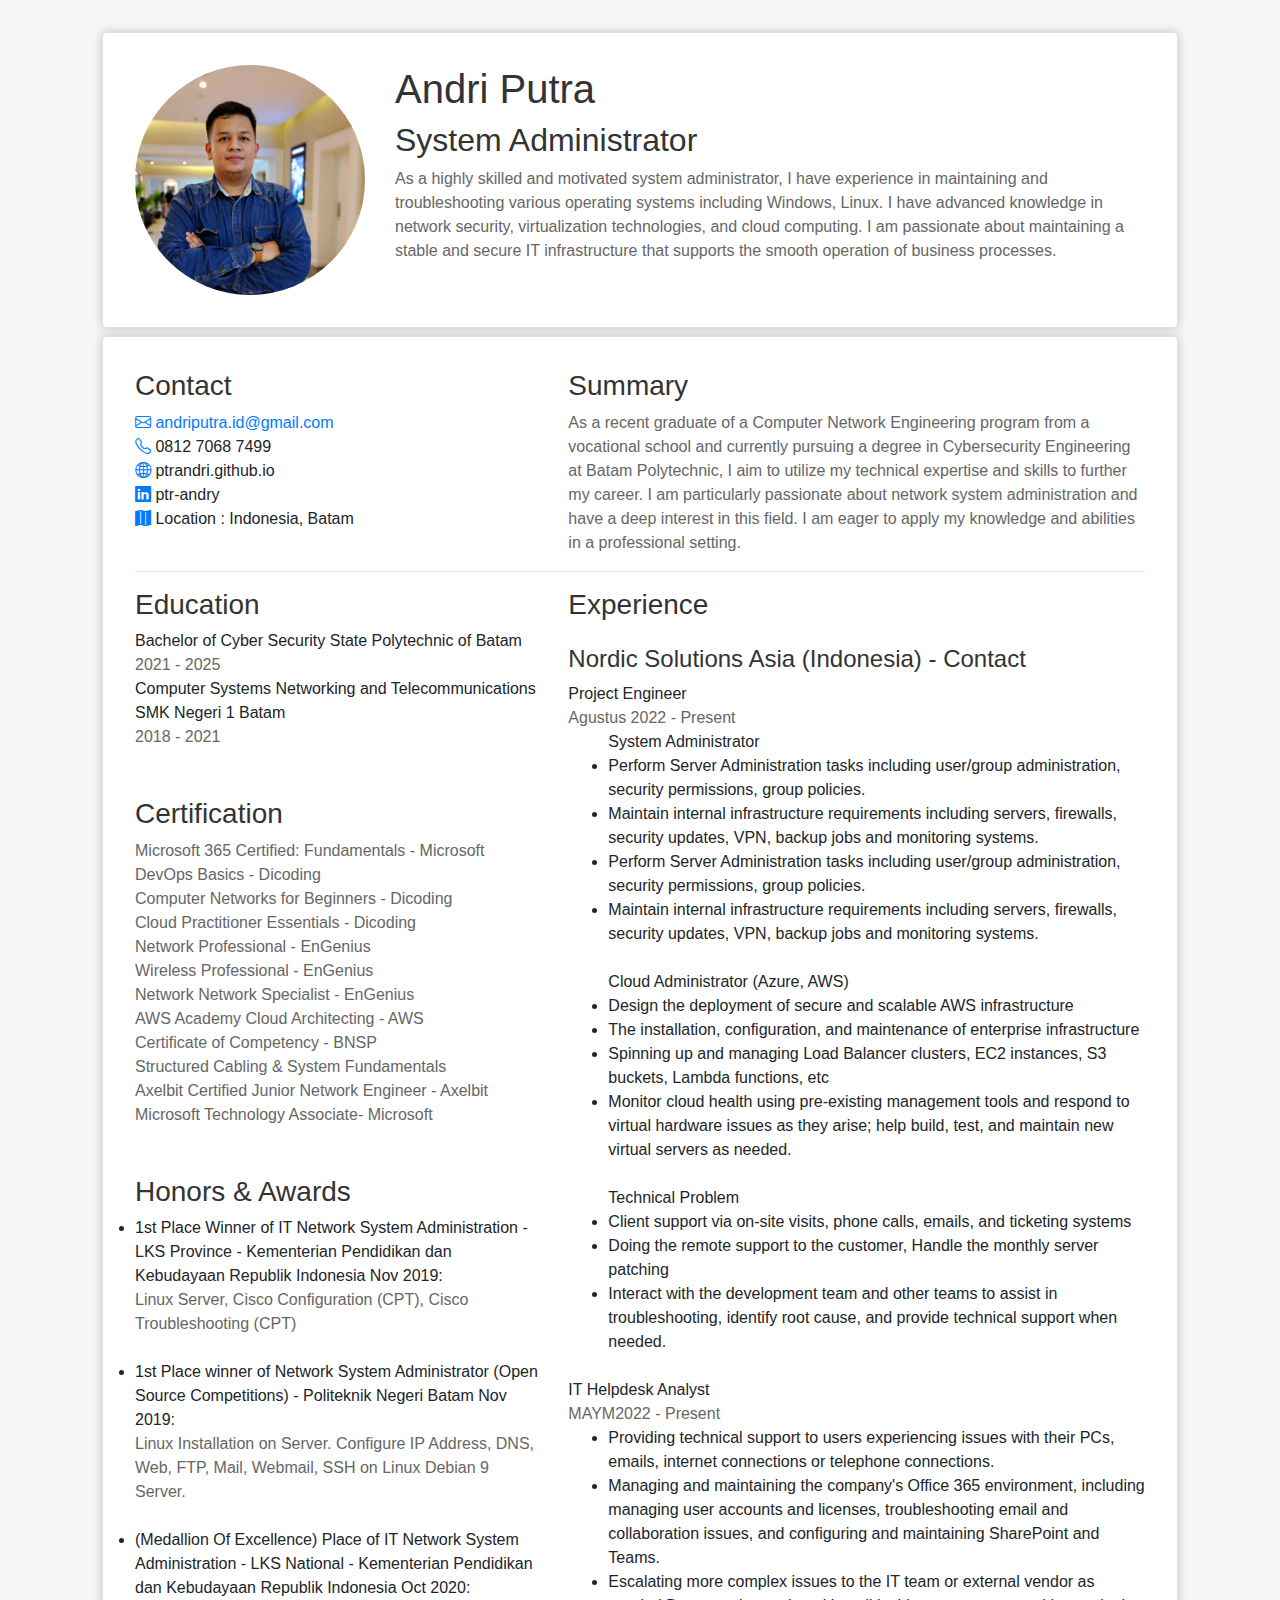
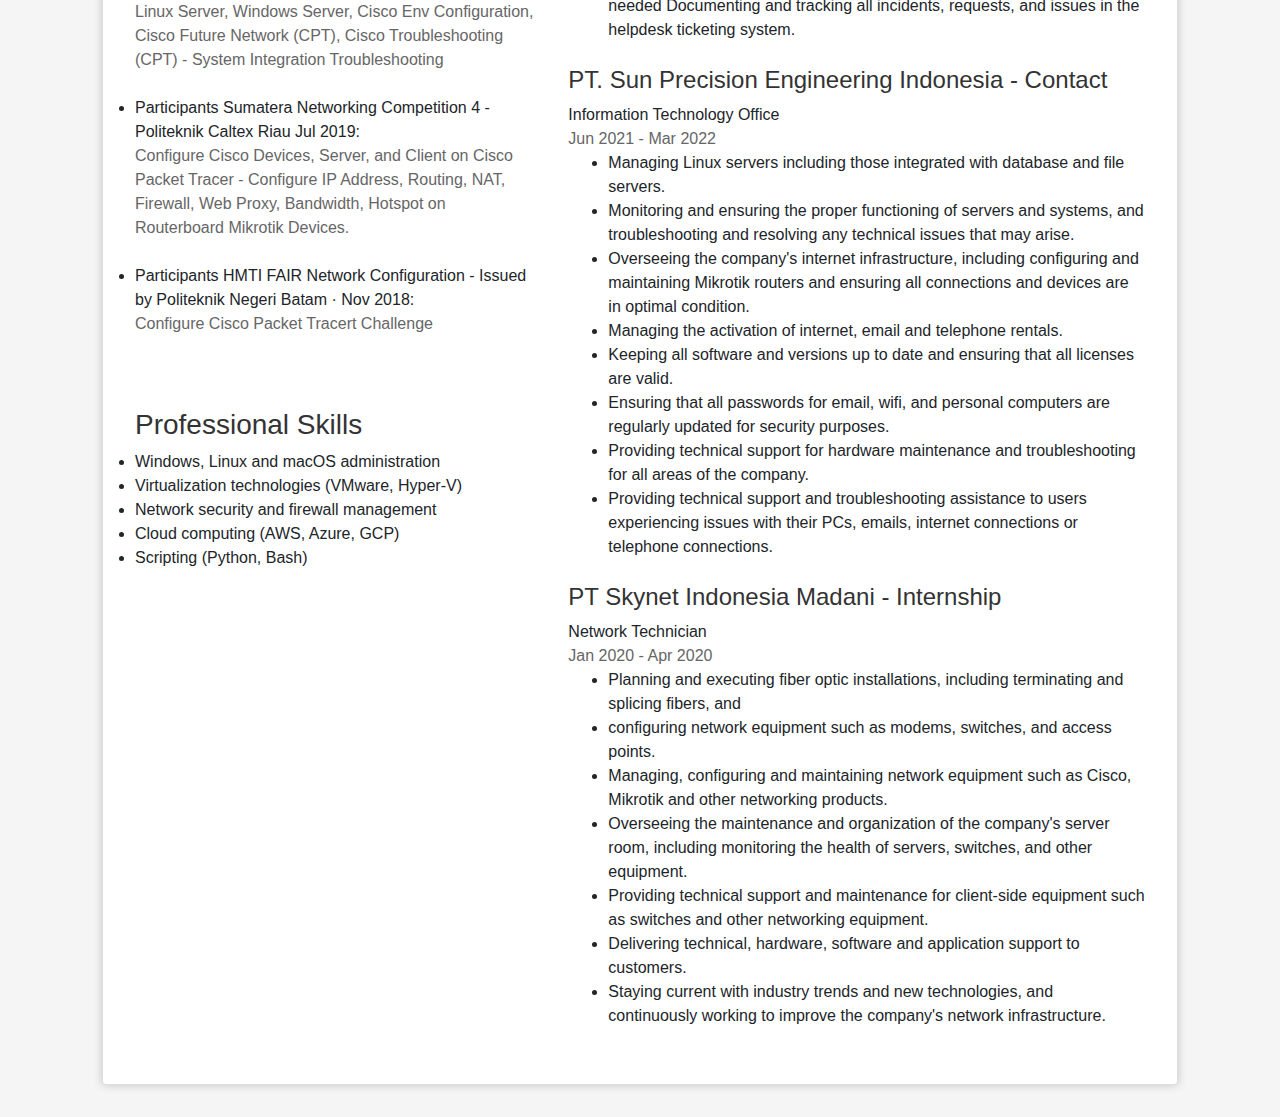
==== CV/index.html @ a38b2f26 "add new cv page" ====
<!DOCTYPE html>
<html lang="en">
  <head>
    <meta charset="UTF-8" />
    <meta name="viewport" content="width=device-width, initial-scale=1.0" />
    <title>Professional CV</title>
    <link
      rel="stylesheet"
      href="https://stackpath.bootstrapcdn.com/bootstrap/4.5.2/css/bootstrap.min.css"
      integrity="sha384-JcKb8q3iqJ61gNV9KGb8thSsNjpSL0n8PARn9HuZOnIxN0hoP+VmmDGMN5t9UJ0Z"
      crossorigin="anonymous"
    />
    <link rel="stylesheet" href="style.css" />
    <link rel="stylesheet" href="https://cdn.jsdelivr.net/npm/bootstrap-icons@1.3.0/font/bootstrap-icons.css" />
  </head>

  <body>
    <div class="container mb">
      <div class="card">
        <div class="row">
          <div class="col-md-3">
            <img src="image.jpg" class="img-fluid rounded-circle custom-photo-size" alt="Andri Putra" />
          </div>
          <div class="col-md-9">
            <h1>Andri Putra</h1>
            <h2>System Administrator</h2>
            <p>
              As a highly skilled and motivated system administrator, I have experience in maintaining and troubleshooting various operating systems including Windows, Linux. I have advanced knowledge
              in network security, virtualization technologies, and cloud computing. I am passionate about maintaining a stable and secure IT infrastructure that supports the smooth operation of
              business processes.
            </p>
          </div>
        </div>
      </div>

      <div class="card mt-2">
        <div class="row">
          <div class="col-md-5">
            <h3>Contact</h3>
            <a href="mailto:andriputra.id@gmail.com">
              <i class="bi bi-envelope"></i>
              <a href="mailto:andriputra.id@gmail.com" target="_blank" class="">andriputra.id@gmail.com</a>
            </a>
            <br />

            <a href="https://api.whatsapp.com/send?phone=6281270687499">
              <i class="bi bi-telephone"></i>
              <a>0812 7068 7499</a>
            </a>
            <br />

            <a href="https://ptrandri.github.io/">
              <i class="bi bi-globe2"></i>
              <a>ptrandri.github.io</a>
            </a>
            <br />

            <a href="https://www.linkedin.com/in/ptr-andry/">
              <i class="bi bi-linkedin"></i>
              <a>ptr-andry</a>
            </a>
            <br />

            <a href="">
              <i class="bi bi-map-fill"></i>
              <a>Location : Indonesia, Batam</a>
            </a>
            <br />
          </div>

          <div class="col-md-7">
            <h3>Summary</h3>
            <p>
              As a recent graduate of a Computer Network Engineering program from a vocational school and currently pursuing a degree in Cybersecurity Engineering at Batam Polytechnic, I aim to
              utilize my technical expertise and skills to further my career. I am particularly passionate about network system administration and have a deep interest in this field. I am eager to
              apply my knowledge and abilities in a professional setting.
            </p>
          </div>
        </div>
        <hr />
        <div class="row">
          <div class="col-md-5">
            <div class="mb-4">
              <h3>Education</h3>
              <a>Bachelor of Cyber Security</a>
              <a>State Polytechnic of Batam</a>
              <p>2021 - 2025</p>
              <a>Computer Systems Networking and Telecommunications</a>
              <a>SMK Negeri 1 Batam</a>
              <p>2018 - 2021</p>
            </div>
            <br />

            <div class="mb-4">
              <h3>Certification</h3>
              <p>Microsoft 365 Certified: Fundamentals - Microsoft</p>
              <p>DevOps Basics - Dicoding</p>
              <p>Computer Networks for Beginners - Dicoding</p>
              <p>Cloud Practitioner Essentials - Dicoding</p>
              <p>Network Professional - EnGenius</p>
              <p>Wireless Professional - EnGenius</p>
              <p>Network Network Specialist - EnGenius</p>
              <p>AWS Academy Cloud Architecting - AWS</p>
              <p>Certificate of Competency - BNSP</p>
              <p>Structured Cabling & System Fundamentals</p>
              <p>Axelbit Certified Junior Network Engineer - Axelbit</p>
              <p>Microsoft Technology Associate- Microsoft</p>
            </div>
            <br />
            <div class="mb-4">
              <h3>Honors & Awards</h3>
              <li>
                1st Place Winner of IT Network System Administration - LKS Province - Kementerian Pendidikan dan Kebudayaan Republik Indonesia Nov 2019:
                <p>Linux Server, Cisco Configuration (CPT), Cisco Troubleshooting (CPT)</p>
              </li>
              <br />
              <li>
                1st Place winner of Network System Administrator (Open Source Competitions) - Politeknik Negeri Batam Nov 2019:
                <p>Linux Installation on Server. Configure IP Address, DNS, Web, FTP, Mail, Webmail, SSH on Linux Debian 9 Server.</p>
              </li>
              <br />
              <li>
                (Medallion Of Excellence) Place of IT Network System Administration - LKS National - Kementerian Pendidikan dan Kebudayaan Republik Indonesia Oct 2020:
                <p>Linux Server, Windows Server, Cisco Env Configuration, Cisco Future Network (CPT), Cisco Troubleshooting (CPT) - System Integration Troubleshooting</p>
              </li>
              <br />
              <li>
                Participants Sumatera Networking Competition 4 - Politeknik Caltex Riau Jul 2019:
                <p>Configure Cisco Devices, Server, and Client on Cisco Packet Tracer - Configure IP Address, Routing, NAT, Firewall, Web Proxy, Bandwidth, Hotspot on Routerboard Mikrotik Devices.</p>
              </li>
              <br />
              <li>
                Participants HMTI FAIR Network Configuration - Issued by Politeknik Negeri Batam · Nov 2018:
                <p>Configure Cisco Packet Tracert Challenge</p>
              </li>
              <br />
            </div>
            <br />

            <div class="mb-4">
              <h3>Professional Skills</h3>
              <li>Windows, Linux and macOS administration</li>
              <li>Virtualization technologies (VMware, Hyper-V)</li>
              <li>Network security and firewall management</li>
              <li>Cloud computing (AWS, Azure, GCP)</li>
              <li>Scripting (Python, Bash)</li>
            </div>
            <br />
          </div>

          <div class="col-md-7">
            <div class="mb-4">
              <h3>Experience</h3>
            </div>
            <div class="mb-4">
              <h4>Nordic Solutions Asia (Indonesia) - Contact</h4>
              <a>Project Engineer</a>
              <p>Agustus 2022 - Present</p>
              <ul>
                <a>System Administrator</a>
                <li>Perform Server Administration tasks including user/group administration, security permissions, group policies.</li>
                <li>Maintain internal infrastructure requirements including servers, firewalls, security updates, VPN, backup jobs and monitoring systems.</li>
                <li>Perform Server Administration tasks including user/group administration, security permissions, group policies.</li>
                <li>Maintain internal infrastructure requirements including servers, firewalls, security updates, VPN, backup jobs and monitoring systems.</li>
                <br />
                <a>Cloud Administrator (Azure, AWS)</a>
                <li>Design the deployment of secure and scalable AWS infrastructure</li>
                <li>The installation, configuration, and maintenance of enterprise infrastructure</li>
                <li>Spinning up and managing Load Balancer clusters, EC2 instances, S3 buckets, Lambda functions, etc</li>
                <li>Monitor cloud health using pre-existing management tools and respond to virtual hardware issues as they arise; help build, test, and maintain new virtual servers as needed.</li>
                <br />
                <a>Technical Problem</a>
                <li>Client support via on-site visits, phone calls, emails, and ticketing systems</li>
                <li>Doing the remote support to the customer, Handle the monthly server patching</li>
                <li>Interact with the development team and other teams to assist in troubleshooting, identify root cause, and provide technical support when needed.</li>
              </ul>
            </div>
            <div class="mb-4">
              <a>IT Helpdesk Analyst</a>
              <p>MAYM2022 - Present</p>
              <ul>
                <li>Providing technical support to users experiencing issues with their PCs, emails, internet connections or telephone connections.</li>
                <li>
                  Managing and maintaining the company's Office 365 environment, including managing user accounts and licenses, troubleshooting email and collaboration issues, and configuring and
                  maintaining SharePoint and Teams.
                </li>
                <li>Escalating more complex issues to the IT team or external vendor as needed Documenting and tracking all incidents, requests, and issues in the helpdesk ticketing system.</li>
              </ul>
            </div>
            <div class="mb-4">
              <h4>PT. Sun Precision Engineering Indonesia - Contact</h4>
              <a>Information Technology Office</a>
              <p>Jun 2021 - Mar 2022</p>
              <ul>
                <li>Managing Linux servers including those integrated with database and file servers.</li>
                <li>Monitoring and ensuring the proper functioning of servers and systems, and troubleshooting and resolving any technical issues that may arise.</li>
                <li>Overseeing the company's internet infrastructure, including configuring and maintaining Mikrotik routers and ensuring all connections and devices are in optimal condition.</li>
                <li>Managing the activation of internet, email and telephone rentals.</li>
                <li>Keeping all software and versions up to date and ensuring that all licenses are valid.</li>
                <li>Ensuring that all passwords for email, wifi, and personal computers are regularly updated for security purposes.</li>
                <li>Providing technical support for hardware maintenance and troubleshooting for all areas of the company.</li>
                <li>Providing technical support and troubleshooting assistance to users experiencing issues with their PCs, emails, internet connections or telephone connections.</li>
              </ul>
            </div>

            <div class="mb-4">
              <h4>PT Skynet Indonesia Madani - Internship</h4>
              <a>Network Technician</a>
              <p>Jan 2020 - Apr 2020</p>
              <ul>
                <li>Planning and executing fiber optic installations, including terminating and splicing fibers, and</li>
                <li>configuring network equipment such as modems, switches, and access points.</li>
                <li>Managing, configuring and maintaining network equipment such as Cisco, Mikrotik and other networking products.</li>
                <li>Overseeing the maintenance and organization of the company's server room, including monitoring the health of servers, switches, and other equipment.</li>
                <li>Providing technical support and maintenance for client-side equipment such as switches and other networking equipment.</li>
                <li>Delivering technical, hardware, software and application support to customers.</li>
                <li>Staying current with industry trends and new technologies, and continuously working to improve the company's network infrastructure.</li>
              </ul>
            </div>
          </div>
        </div>
      </div>
    </div>
  </body>
</html>
---- CV/style.css ----
body {
  background-color: #f5f5f5;
}
.container {
  padding: 2em;
}
.card {
  background-color: #fff;
  padding: 2em;
  box-shadow: 0px 0px 10px 0px rgba(0, 0, 0, 0.2);
}
.card h1,
.card h2,
.card h3,
.card h4,
.card h5,
.card h6 {
  color: #333;
}
.card p {
  color: #666;
  line-height: 1.5;
}

p {
  margin: 0em;
}
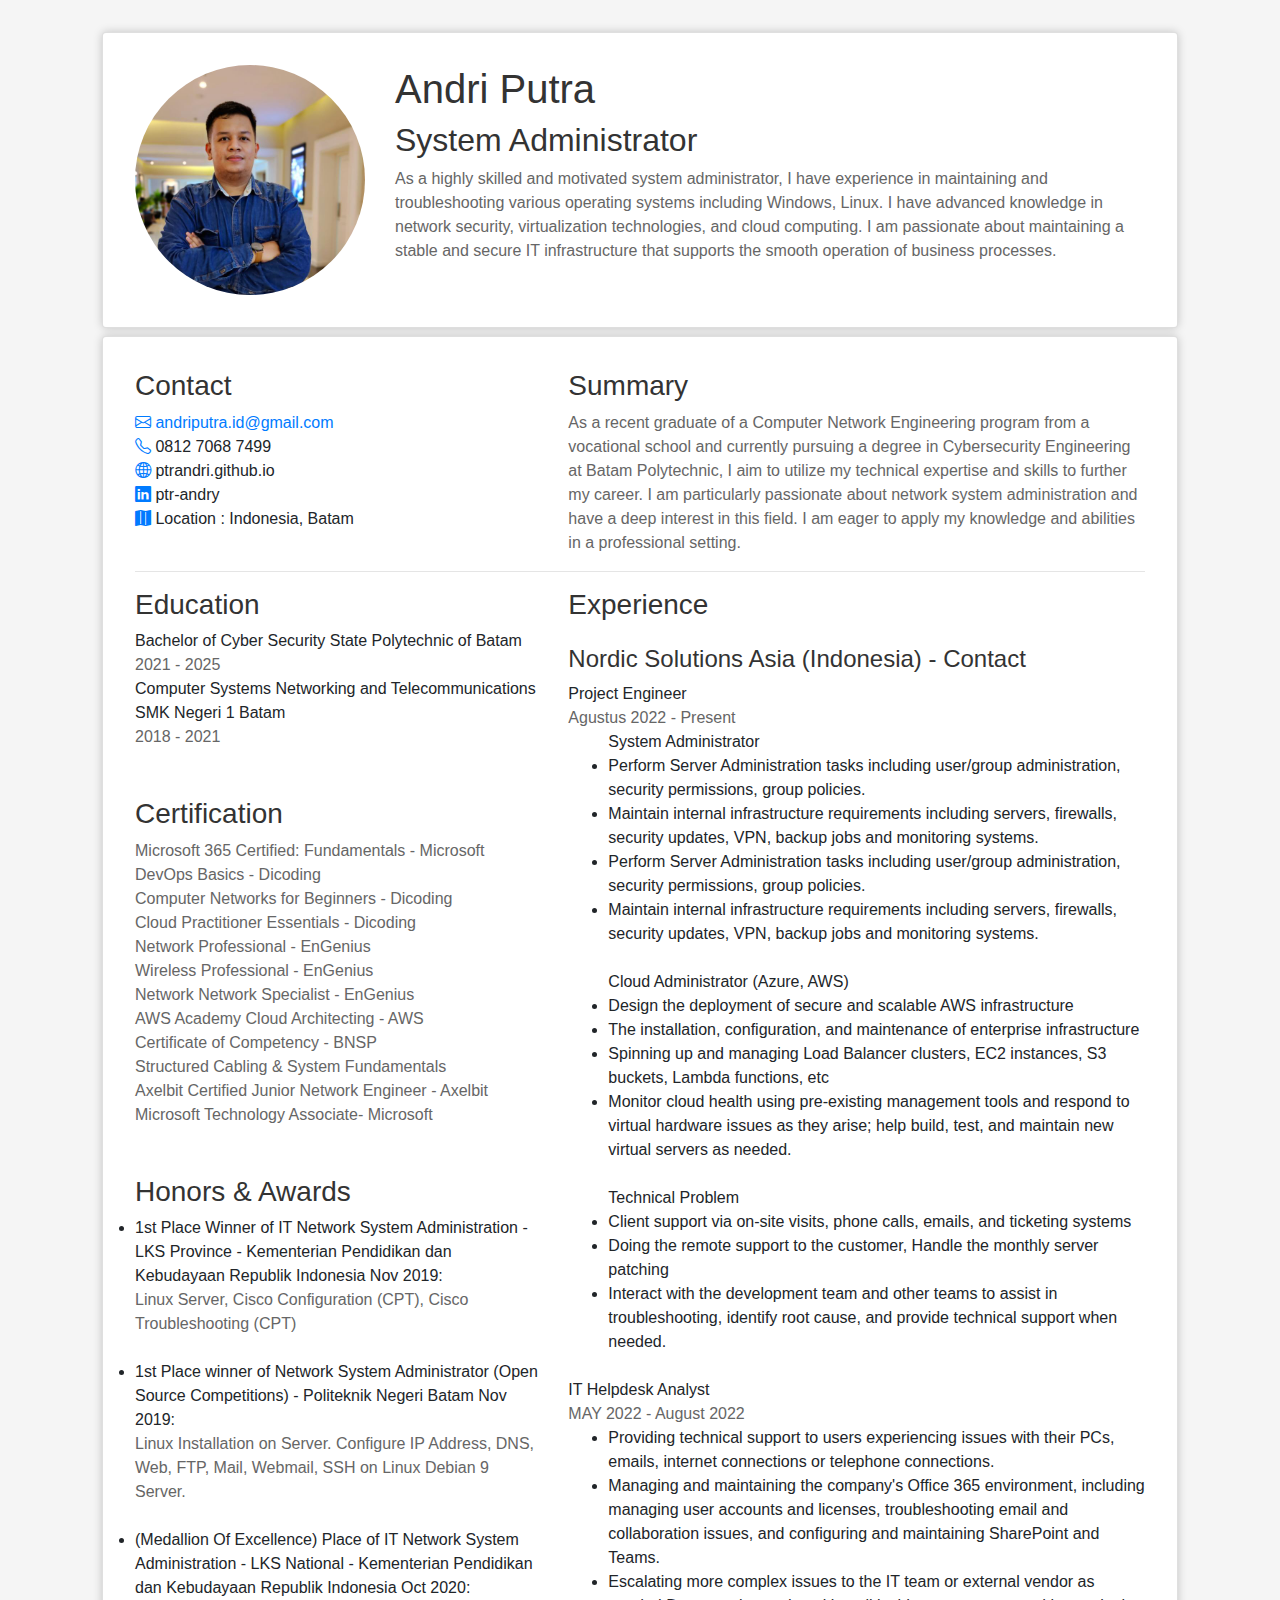
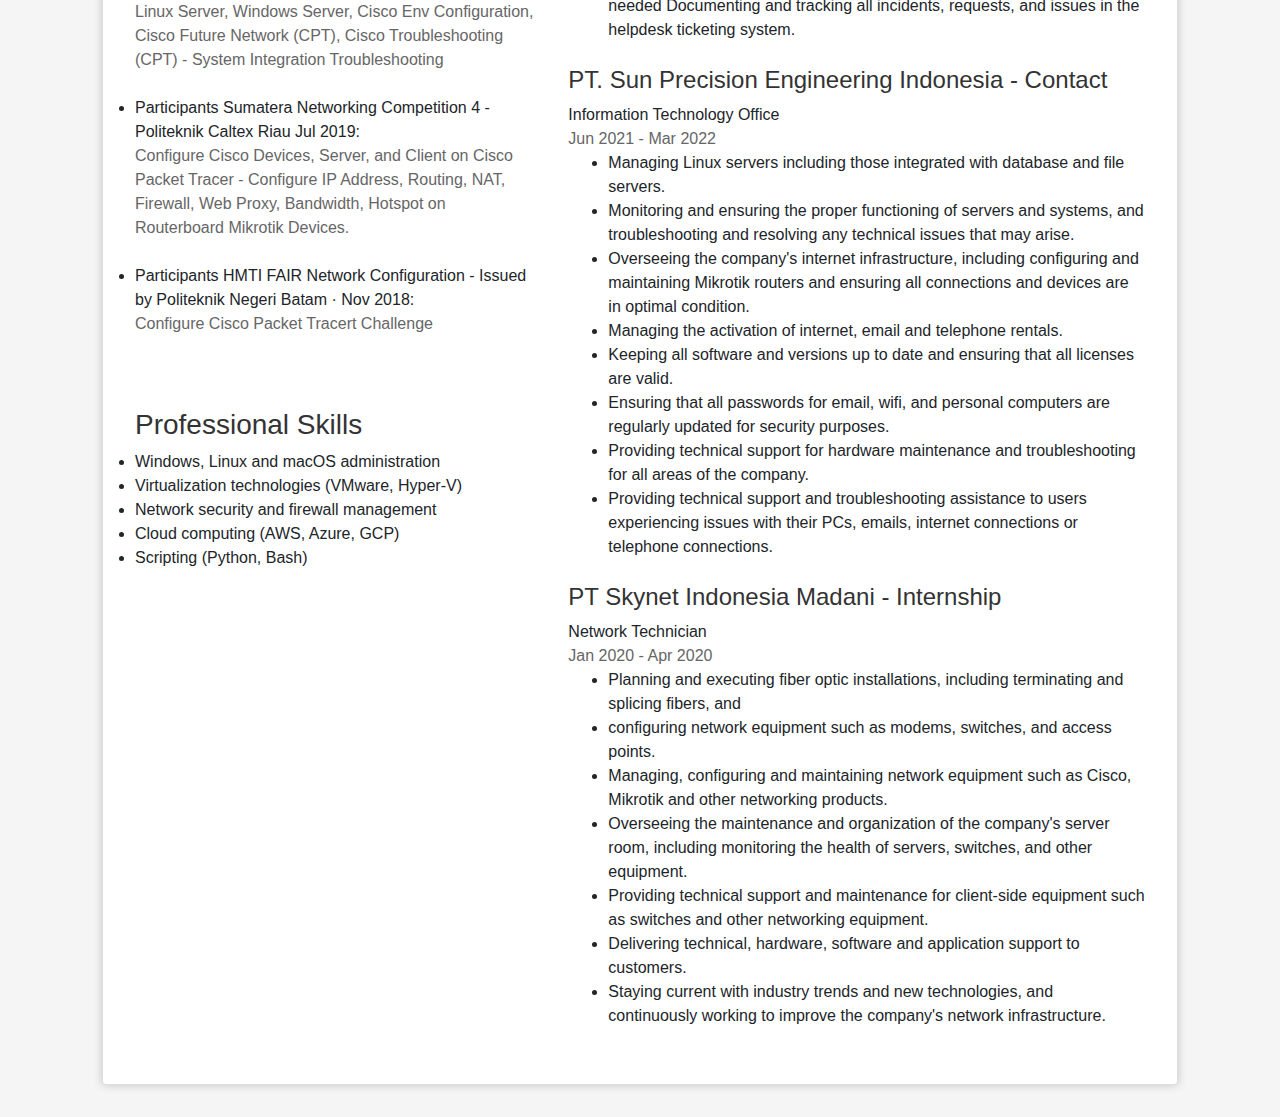
==== commit 41e98de4: "add new cv page rev1" ====
--- a/CV/index.html
+++ b/CV/index.html
@@ -177,7 +177,7 @@
             </div>
             <div class="mb-4">
               <a>IT Helpdesk Analyst</a>
-              <p>MAYM2022 - Present</p>
+              <p>MAY 2022 - August 2022</p>
               <ul>
                 <li>Providing technical support to users experiencing issues with their PCs, emails, internet connections or telephone connections.</li>
                 <li>
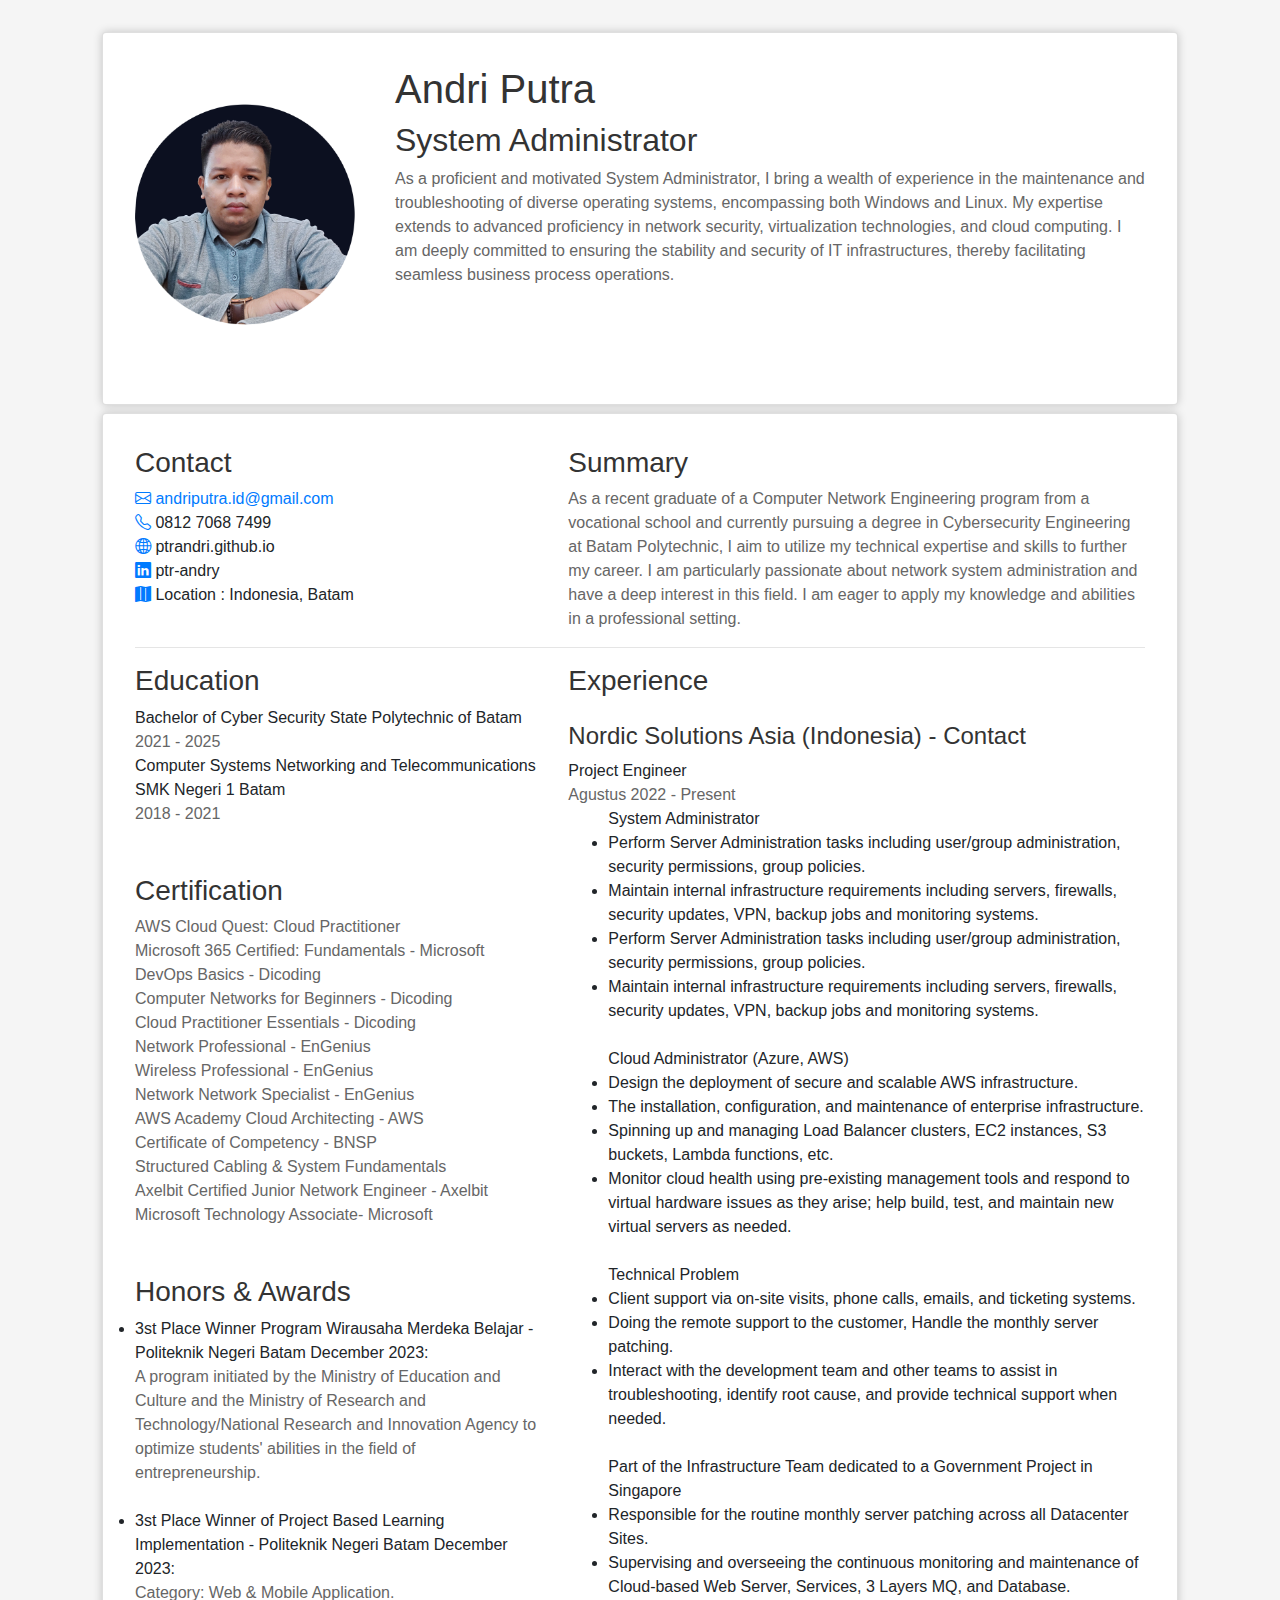
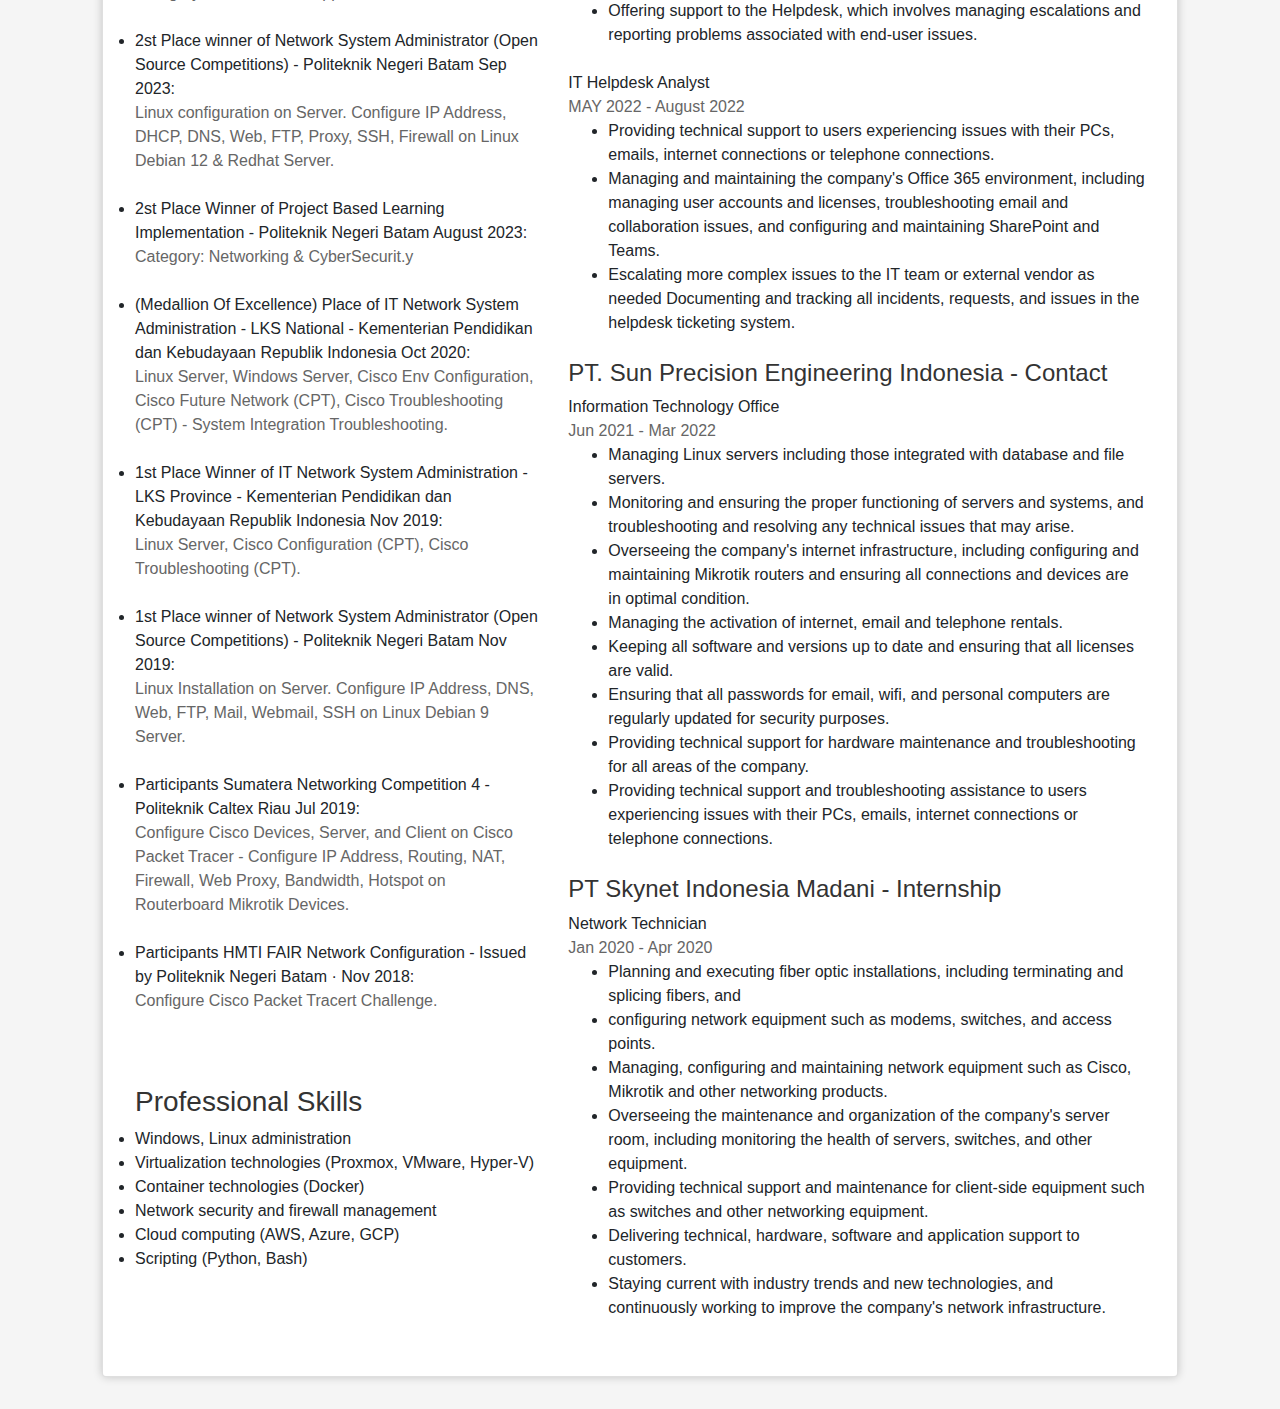
==== commit ef3c0d9b: "edit: image uploaded, content on resume" ====
--- a/CV/index.html
+++ b/CV/index.html
@@ -25,9 +25,9 @@
             <h1>Andri Putra</h1>
             <h2>System Administrator</h2>
             <p>
-              As a highly skilled and motivated system administrator, I have experience in maintaining and troubleshooting various operating systems including Windows, Linux. I have advanced knowledge
-              in network security, virtualization technologies, and cloud computing. I am passionate about maintaining a stable and secure IT infrastructure that supports the smooth operation of
-              business processes.
+              As a proficient and motivated System Administrator, I bring a wealth of experience in the maintenance and troubleshooting of diverse operating systems, encompassing both Windows and
+              Linux. My expertise extends to advanced proficiency in network security, virtualization technologies, and cloud computing. I am deeply committed to ensuring the stability and security of
+              IT infrastructures, thereby facilitating seamless business process operations.
             </p>
           </div>
         </div>
@@ -93,6 +93,7 @@
 
             <div class="mb-4">
               <h3>Certification</h3>
+              <p>AWS Cloud Quest: Cloud Practitioner</p>
               <p>Microsoft 365 Certified: Fundamentals - Microsoft</p>
               <p>DevOps Basics - Dicoding</p>
               <p>Computer Networks for Beginners - Dicoding</p>
@@ -109,21 +110,57 @@
             <br />
             <div class="mb-4">
               <h3>Honors & Awards</h3>
+
+              <!-- WMK - Politeknik Batam Category Layanan dan Jasa -->
+              <li>
+                3st Place Winner Program Wirausaha Merdeka Belajar - Politeknik Negeri Batam December 2023:
+                <p>
+                  A program initiated by the Ministry of Education and Culture and the Ministry of Research and Technology/National Research and Innovation Agency to optimize students' abilities in
+                  the field of entrepreneurship.
+                </p>
+              </li>
+              <br />
+
+              <!-- Project Based Learning - Politeknik Batam Category aplikasi web & mobile -->
+              <li>
+                3st Place Winner of Project Based Learning Implementation - Politeknik Negeri Batam December 2023:
+                <p>Category: Web & Mobile Application.</p>
+              </li>
+              <br />
+
+              <!-- OSC Linux Admin -->
+              <li>
+                2st Place winner of Network System Administrator (Open Source Competitions) - Politeknik Negeri Batam Sep 2023:
+                <p>Linux configuration on Server. Configure IP Address, DHCP, DNS, Web, FTP, Proxy, SSH, Firewall on Linux Debian 12 & Redhat Server.</p>
+              </li>
+              <br />
+
+              <!-- Project Based Learning - Politeknik Batam category jaringan & cybersecurity-->
+              <li>
+                2st Place Winner of Project Based Learning Implementation - Politeknik Negeri Batam August 2023:
+                <p>Category: Networking & CyberSecurit.y</p>
+              </li>
+              <br />
+
+              <!-- LKS Nasional -->
+              <li>
+                (Medallion Of Excellence) Place of IT Network System Administration - LKS National - Kementerian Pendidikan dan Kebudayaan Republik Indonesia Oct 2020:
+                <p>Linux Server, Windows Server, Cisco Env Configuration, Cisco Future Network (CPT), Cisco Troubleshooting (CPT) - System Integration Troubleshooting.</p>
+              </li>
+              <br />
+
               <li>
                 1st Place Winner of IT Network System Administration - LKS Province - Kementerian Pendidikan dan Kebudayaan Republik Indonesia Nov 2019:
-                <p>Linux Server, Cisco Configuration (CPT), Cisco Troubleshooting (CPT)</p>
-              </li>
-              <br />
+                <p>Linux Server, Cisco Configuration (CPT), Cisco Troubleshooting (CPT).</p>
+              </li>
+              <br />
+
               <li>
                 1st Place winner of Network System Administrator (Open Source Competitions) - Politeknik Negeri Batam Nov 2019:
                 <p>Linux Installation on Server. Configure IP Address, DNS, Web, FTP, Mail, Webmail, SSH on Linux Debian 9 Server.</p>
               </li>
               <br />
-              <li>
-                (Medallion Of Excellence) Place of IT Network System Administration - LKS National - Kementerian Pendidikan dan Kebudayaan Republik Indonesia Oct 2020:
-                <p>Linux Server, Windows Server, Cisco Env Configuration, Cisco Future Network (CPT), Cisco Troubleshooting (CPT) - System Integration Troubleshooting</p>
-              </li>
-              <br />
+
               <li>
                 Participants Sumatera Networking Competition 4 - Politeknik Caltex Riau Jul 2019:
                 <p>Configure Cisco Devices, Server, and Client on Cisco Packet Tracer - Configure IP Address, Routing, NAT, Firewall, Web Proxy, Bandwidth, Hotspot on Routerboard Mikrotik Devices.</p>
@@ -131,7 +168,7 @@
               <br />
               <li>
                 Participants HMTI FAIR Network Configuration - Issued by Politeknik Negeri Batam · Nov 2018:
-                <p>Configure Cisco Packet Tracert Challenge</p>
+                <p>Configure Cisco Packet Tracert Challenge.</p>
               </li>
               <br />
             </div>
@@ -139,8 +176,9 @@
 
             <div class="mb-4">
               <h3>Professional Skills</h3>
-              <li>Windows, Linux and macOS administration</li>
-              <li>Virtualization technologies (VMware, Hyper-V)</li>
+              <li>Windows, Linux administration</li>
+              <li>Virtualization technologies (Proxmox, VMware, Hyper-V)</li>
+              <li>Container technologies (Docker)</li>
               <li>Network security and firewall management</li>
               <li>Cloud computing (AWS, Azure, GCP)</li>
               <li>Scripting (Python, Bash)</li>
@@ -164,15 +202,21 @@
                 <li>Maintain internal infrastructure requirements including servers, firewalls, security updates, VPN, backup jobs and monitoring systems.</li>
                 <br />
                 <a>Cloud Administrator (Azure, AWS)</a>
-                <li>Design the deployment of secure and scalable AWS infrastructure</li>
-                <li>The installation, configuration, and maintenance of enterprise infrastructure</li>
-                <li>Spinning up and managing Load Balancer clusters, EC2 instances, S3 buckets, Lambda functions, etc</li>
+                <li>Design the deployment of secure and scalable AWS infrastructure.</li>
+                <li>The installation, configuration, and maintenance of enterprise infrastructure.</li>
+                <li>Spinning up and managing Load Balancer clusters, EC2 instances, S3 buckets, Lambda functions, etc.</li>
                 <li>Monitor cloud health using pre-existing management tools and respond to virtual hardware issues as they arise; help build, test, and maintain new virtual servers as needed.</li>
                 <br />
                 <a>Technical Problem</a>
-                <li>Client support via on-site visits, phone calls, emails, and ticketing systems</li>
-                <li>Doing the remote support to the customer, Handle the monthly server patching</li>
+                <li>Client support via on-site visits, phone calls, emails, and ticketing systems.</li>
+                <li>Doing the remote support to the customer, Handle the monthly server patching.</li>
                 <li>Interact with the development team and other teams to assist in troubleshooting, identify root cause, and provide technical support when needed.</li>
+
+                <br />
+                <a>Part of the Infrastructure Team dedicated to a Government Project in Singapore</a>
+                <li>Responsible for the routine monthly server patching across all Datacenter Sites.</li>
+                <li>Supervising and overseeing the continuous monitoring and maintenance of Cloud-based Web Server, Services, 3 Layers MQ, and Database.</li>
+                <li>Offering support to the Helpdesk, which involves managing escalations and reporting problems associated with end-user issues.</li>
               </ul>
             </div>
             <div class="mb-4">
